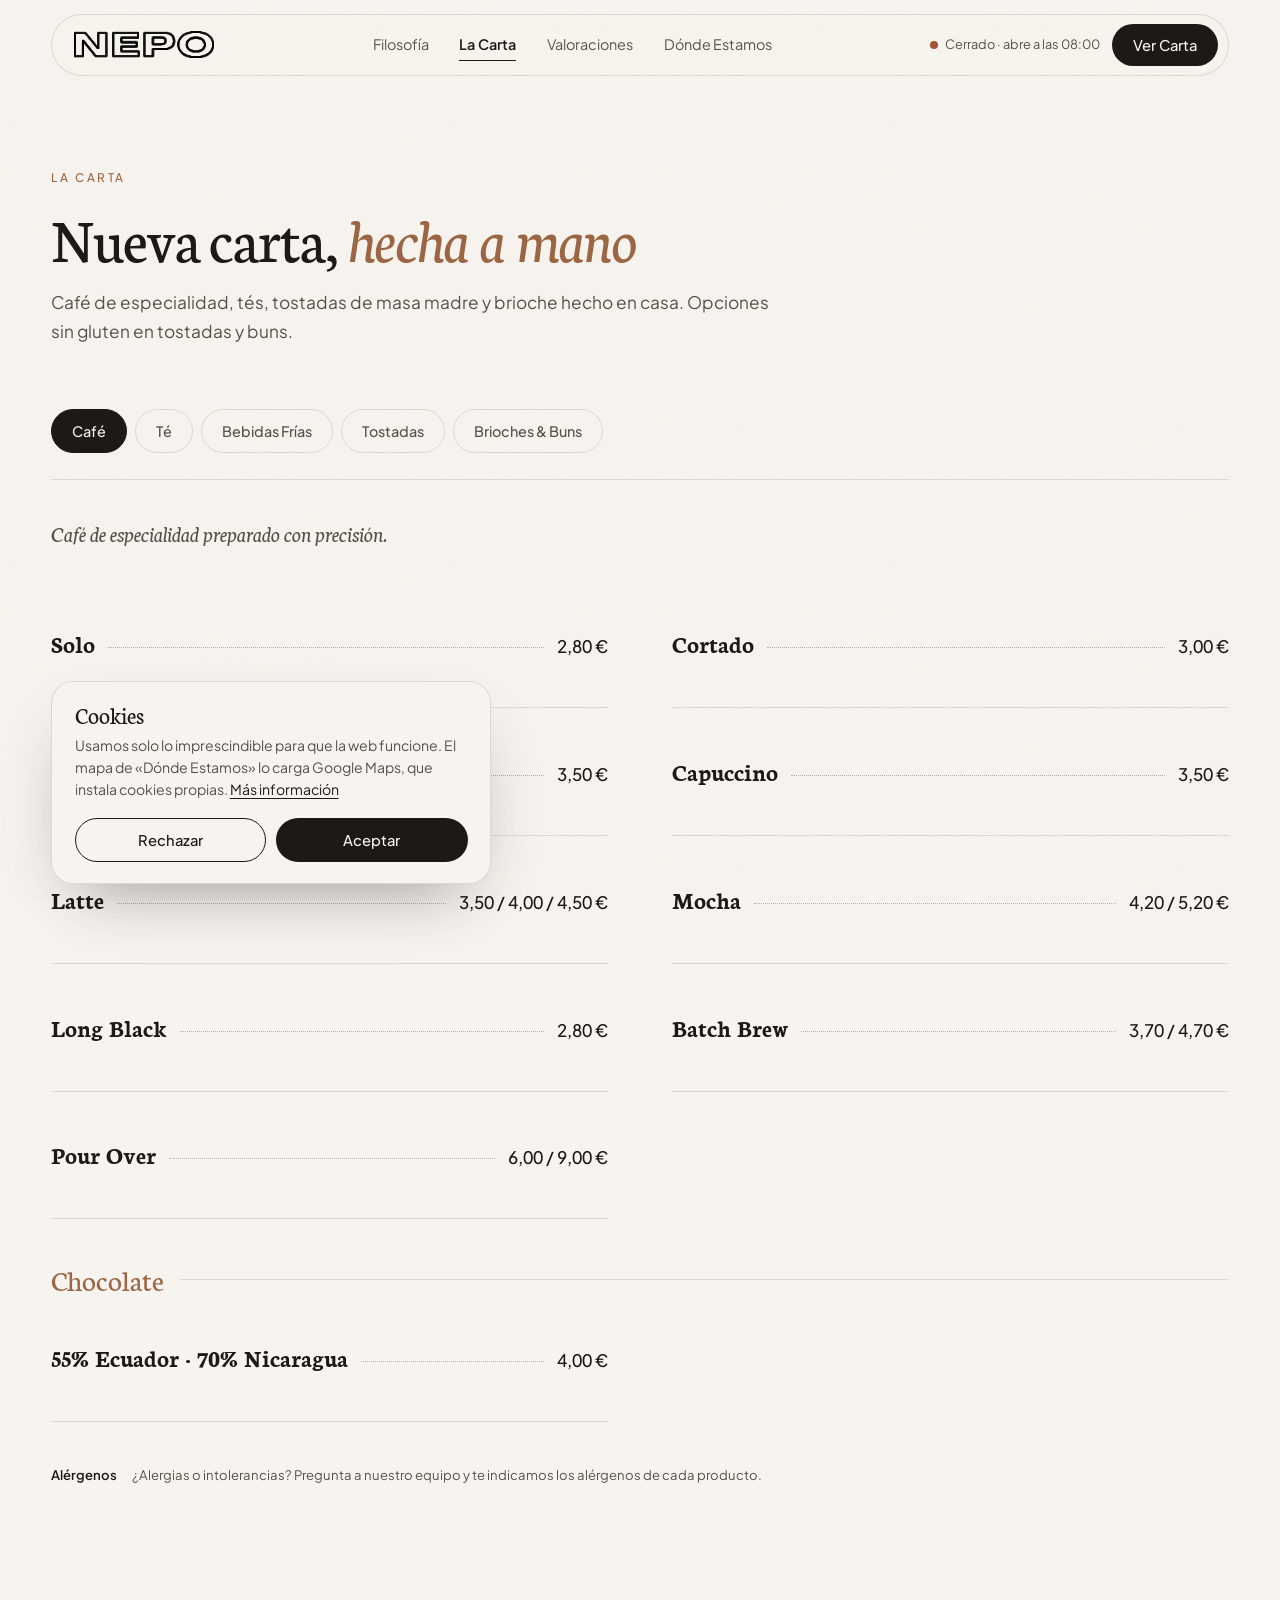
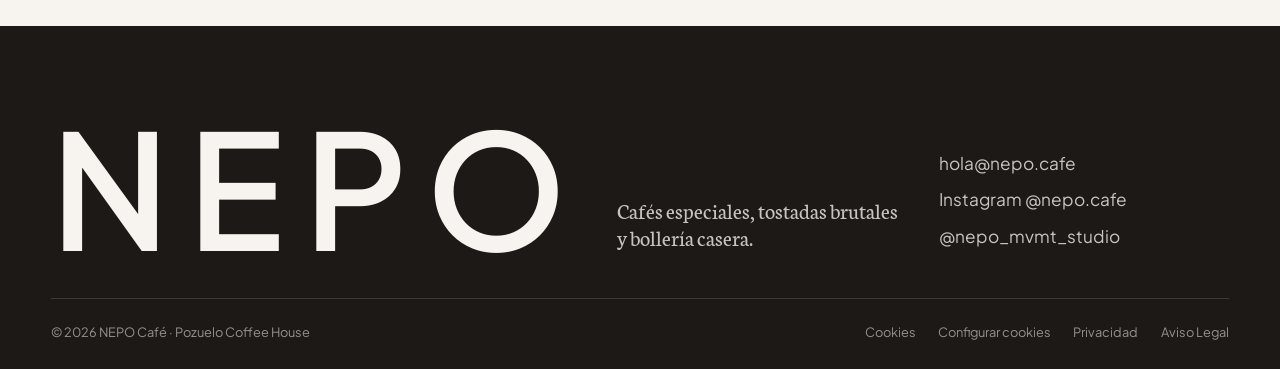
==== carta.html @ 29b706c6 "Web en 5 páginas: Inicio, Filosofía, Carta, Valoraciones y Dónde Estamos Cada enlace del menú abre s" ====
<!doctype html>
<html lang="es">
  <head>
    <meta charset="utf-8" />
    <meta
      name="viewport"
      content="width=device-width, initial-scale=1, viewport-fit=cover"
    />
    <title>La Carta · NEPO Café</title>
    <meta
      name="description"
      content="Carta de NEPO Café: café de especialidad, tés, bebidas frías, tostadas de masa madre, brioches y buns."
    />
    <meta name="theme-color" content="#F7F4EF" />
    <link rel="icon" href="./favicon.svg" type="image/svg+xml" />
    <link rel="icon" href="./favicon-32.png" type="image/png" sizes="32x32" />
    <link
      rel="icon"
      href="./favicon-192.png"
      type="image/png"
      sizes="192x192"
    />
    <link rel="apple-touch-icon" href="./apple-touch-icon.png" />

    <!-- Open Graph -->
    <meta property="og:title" content="La Carta · NEPO Café" />
    <meta
      property="og:description"
      content="Cafés especiales, tostadas brutales y bollería casera. Un momento analógico en un mundo con prisas."
    />
    <meta property="og:type" content="website" />
    <meta property="og:image" content="./assets/cafe-especialidad.jpg" />

    <!-- Tipografías -->
    <link rel="preconnect" href="https://fonts.googleapis.com" />
    <link rel="preconnect" href="https://fonts.gstatic.com" crossorigin />
    <link
      href="https://fonts.googleapis.com/css2?family=Neuton:ital,wght@0,300;0,400;0,700;1,400&family=Plus+Jakarta+Sans:wght@300;400;500;600&display=swap"
      rel="stylesheet"
    />

    <link rel="stylesheet" href="./css/styles.css" />

  </head>

  <body data-page="carta">
    <a class="skip-link" href="#contenido">Saltar al contenido</a>

    <!-- ============================================================
       1. NAVBAR FLOTANTE
       ============================================================ -->
    <header class="nav" data-nav>
      <div class="nav__inner">
        <a
          class="nav__logo"
          href="./index.html"
          aria-label="NEPO Café, volver al inicio"
          data-scroll-top
        >
          <img
            src="./assets/logo-nepo.png"
            alt="NEPO"
            width="344"
            height="64"
          />
        </a>

        <nav class="nav__links" aria-label="Principal" id="nav-menu">
          <a href="./filosofia.html">Filosofía</a>
          <a href="./carta.html" aria-current="page">La Carta</a>
          <a href="./valoraciones.html">Valoraciones</a>
          <a href="./donde.html">Dónde Estamos</a>
        </nav>

        <div class="nav__actions">
          <span class="status" data-status aria-live="polite">
            <span class="status__dot" aria-hidden="true"></span>
            <span class="status__text" data-status-text>Comprobando…</span>
          </span>
          <a class="btn btn--pill btn--dark nav__cta" href="./carta.html"
            >Ver Carta</a
          >
          <button
            class="nav__toggle"
            type="button"
            aria-expanded="false"
            aria-controls="nav-menu"
            data-nav-toggle
          >
            <span class="sr-only">Abrir menú</span>
            <span class="nav__burger" aria-hidden="true"></span>
          </button>
        </div>
      </div>
    </header>

    <main id="contenido">
      <!-- ============================================================
         4. CARTA INTERACTIVA FILTRABLE
         Los productos se definen en js/main.js (objeto MENU) para
         editarlos sin tocar el HTML.
         ============================================================ -->
      <section class="section menu" id="carta" aria-labelledby="menu-title">
        <header class="section__head reveal">
          <p class="eyebrow">La Carta</p>
          <h2 class="section__title" id="menu-title">
            Nueva carta, <em>hecha a mano</em>
          </h2>
          <p class="section__lead">
            Café de especialidad, tés, tostadas de masa madre y brioche hecho en
            casa. Opciones sin gluten en tostadas y buns.
          </p>
        </header>

        <div
          class="tabs reveal"
          role="tablist"
          aria-label="Categorías de la carta"
          data-tabs
        ></div>
        <div
          class="menu__panel"
          role="tabpanel"
          tabindex="0"
          data-menu-panel
          aria-live="polite"
        ></div>

        <aside class="allergens reveal" aria-label="Alérgenos">
          <span class="allergens__title">Alérgenos</span>
          ¿Alergias o intolerancias? Pregunta a nuestro equipo y te indicamos
          los alérgenos de cada producto.
        </aside>
      </section>

    </main>

    <!-- ============================================================
       FOOTER
       ============================================================ -->
    <footer class="footer">
      <div class="footer__top">
        <p class="footer__logo">NEPO</p>
        <p class="footer__claim">
          Cafés especiales, tostadas brutales<br />y bollería casera.
        </p>
        <ul class="footer__links">
          <li><a href="mailto:hola@nepo.cafe">hola@nepo.cafe</a></li>
          <li>
            <a
              href="https://www.instagram.com/nepo.cafe/"
              target="_blank"
              rel="noopener"
              >Instagram @nepo.cafe</a
            >
          </li>
          <li>
            <a
              href="https://www.instagram.com/nepo_mvmt_studio/"
              target="_blank"
              rel="noopener"
              >@nepo_mvmt_studio</a
            >
          </li>
        </ul>
      </div>
      <div class="footer__legal">
        <p>© <span data-year>2026</span> NEPO Café · Pozuelo Coffee House</p>
        <nav aria-label="Legal">
          <a href="./legal.html#cookies">Cookies</a>
          <button type="button" class="footer__cookie-btn" data-cookie-settings>
            Configurar cookies
          </button>
          <a href="./legal.html#privacidad">Privacidad</a>
          <a href="./legal.html#aviso-legal">Aviso Legal</a>
        </nav>
      </div>
    </footer>

    <!-- ============================================================
       BANNER DE COOKIES
       Solo hay una categoría opcional: Google Maps (terceros).
       La elección se guarda en el navegador del visitante.
       ============================================================ -->
    <div
      class="cookies"
      data-cookie-banner
      role="dialog"
      aria-modal="false"
      aria-labelledby="cookies-title"
      aria-describedby="cookies-text"
      hidden
    >
      <p class="cookies__title" id="cookies-title">Cookies</p>
      <p class="cookies__text" id="cookies-text">
        Usamos solo lo imprescindible para que la web funcione. El mapa de
        «Dónde Estamos» lo carga Google Maps, que instala cookies propias.
        <a href="./legal.html#cookies">Más información</a>
      </p>
      <div class="cookies__actions">
        <button
          class="btn btn--pill btn--outline"
          type="button"
          data-cookie-reject
        >
          Rechazar
        </button>
        <button
          class="btn btn--pill btn--dark"
          type="button"
          data-cookie-accept
        >
          Aceptar
        </button>
      </div>
    </div>

    <script src="./js/main.js" defer></script>
  </body>
</html>
---- css/styles.css ----
/* =================================================================
   NEPO Café · Pozuelo Coffee House
   Estilos principales — minimalismo cálido editorial
   ================================================================= */

/* ---------- 1. Tokens ---------- */
:root {
  --paper: #F7F4EF;        /* Crema hueso / papel artesanal */
  --sand: #EFECE6;         /* Arena suave */
  --sand-2: #E6E1D8;
  --ink: #1C1917;          /* Grano tostado profundo */
  --ink-soft: #57514B;
  --ink-mute: #8A837B;
  --espresso: #9C6644;     /* Acento marca */
  --leaf: #4A5D4E;         /* Verde hoja de cafeto */
  --line: rgba(28, 25, 23, .12);
  --open: #4A7A55;
  --closed: #A0533A;

  --serif: "Neuton", Georgia, "Times New Roman", serif;
  --sans: "Plus Jakarta Sans", Inter, system-ui, -apple-system, sans-serif;

  --gutter: clamp(1rem, 4vw, 3.5rem);
  --max: 1320px;
  --radius: 22px;
  --radius-sm: 14px;
  --ease: cubic-bezier(.22, .8, .24, 1);

  --fs-hero: clamp(2.6rem, 6.2vw, 5.6rem);
  --fs-h2: clamp(2.2rem, 5vw, 4.2rem);
  --fs-h3: clamp(1.6rem, 2.6vw, 2.2rem);
  --fs-body: clamp(.98rem, .3vw + .9rem, 1.08rem);
}

/* ---------- 2. Base ---------- */
*, *::before, *::after { box-sizing: border-box; }
html { -webkit-text-size-adjust: 100%; scroll-behavior: smooth; }
@media (prefers-reduced-motion: no-preference) { .featured__track, .slider__track { scroll-behavior: smooth; } }
body {
  margin: 0;
  background: var(--paper);
  color: var(--ink);
  font-family: var(--sans);
  font-size: var(--fs-body);
  line-height: 1.65;
  -webkit-font-smoothing: antialiased;
  overflow-x: clip;
}

/* Textura de papel algodón (ruido SVG muy sutil) */
body::before {
  content: "";
  position: fixed;
  inset: 0;
  pointer-events: none;
  z-index: 100;
  opacity: .35;
  mix-blend-mode: multiply;
  background-image: url("data:image/svg+xml;utf8,<svg xmlns='http://www.w3.org/2000/svg' width='220' height='220'><filter id='n'><feTurbulence type='fractalNoise' baseFrequency='.85' numOctaves='3' stitchTiles='stitch'/><feColorMatrix values='0 0 0 0 .45  0 0 0 0 .38  0 0 0 0 .3  0 0 0 .09 0'/></filter><rect width='100%' height='100%' filter='url(%23n)'/></svg>");
}

img { display: block; max-width: 100%; }
a { color: inherit; }
em { font-style: italic; }
h1, h2, h3 { margin: 0; font-weight: 400; }
p { margin: 0; }

::selection { background: var(--espresso); color: var(--paper); }

:focus-visible {
  outline: 2px solid var(--espresso);
  outline-offset: 3px;
  border-radius: 6px;
}

.sr-only {
  position: absolute; width: 1px; height: 1px; padding: 0; margin: -1px;
  overflow: hidden; clip: rect(0 0 0 0); white-space: nowrap; border: 0;
}

.skip-link {
  position: fixed; left: 1rem; top: -4rem; z-index: 200;
  background: var(--ink); color: var(--paper);
  padding: .7rem 1.1rem; border-radius: 999px; text-decoration: none;
  transition: top .2s;
}
.skip-link:focus { top: 1rem; }

.eyebrow {
  font-size: .74rem;
  letter-spacing: .22em;
  text-transform: uppercase;
  color: var(--espresso);
  font-weight: 500;
  margin-bottom: 1.1rem;
}

/* ---------- 3. Botones ---------- */
.btn {
  display: inline-flex; align-items: center; gap: .6rem;
  font: 500 .92rem/1 var(--sans);
  text-decoration: none;
  border: 1px solid transparent;
  cursor: pointer;
  transition: background .35s var(--ease), color .35s var(--ease), transform .35s var(--ease), border-color .35s;
}
.btn--pill { padding: .95rem 1.5rem; border-radius: 999px; }
.btn--dark { background: var(--ink); color: var(--paper); }
.btn--dark:hover { background: var(--espresso); transform: translateY(-1px); }
.btn--outline { border-color: var(--ink); color: var(--ink); background: transparent; }
.btn--outline:hover { background: var(--ink); color: var(--paper); }

/* ---------- 4. Navbar ---------- */
.nav {
  position: fixed;
  top: max(.9rem, env(safe-area-inset-top));
  left: 0; right: 0;
  z-index: 50;
  padding: 0 var(--gutter);
  pointer-events: none;
}
.nav__inner {
  pointer-events: auto;
  max-width: var(--max);
  margin: 0 auto;
  display: flex; align-items: center; justify-content: space-between; gap: 1rem;
  padding: .55rem .6rem .55rem 1.4rem;
  border-radius: 999px;
  background: rgba(247, 244, 239, .72);
  backdrop-filter: blur(14px) saturate(1.2);
  -webkit-backdrop-filter: blur(14px) saturate(1.2);
  border: 1px solid var(--line);
  transition: box-shadow .4s var(--ease), background .4s;
}
.nav.is-scrolled .nav__inner {
  background: rgba(247, 244, 239, .9);
  box-shadow: 0 12px 40px -18px rgba(28, 25, 23, .25);
}
.nav__logo {
  display: inline-flex; align-items: center;
  text-decoration: none;
  transition: opacity .3s;
}
.nav__logo:hover { opacity: .65; }
.nav__logo img {
  height: 26px; width: auto;
  /* El logo original es blanco y de trazo fino con fondo transparente:
     lo pasamos a negro y engrosamos el contorno con sombras de 0,5 px
     en las cuatro direcciones para que se lea bien sobre la navbar crema. */
  filter: brightness(0)
    drop-shadow(.5px 0 0 #000) drop-shadow(-.5px 0 0 #000)
    drop-shadow(0 .5px 0 #000) drop-shadow(0 -.5px 0 #000);
}
.nav__links { display: flex; gap: clamp(1rem, 2.4vw, 2.2rem); }
.nav__links a {
  font-size: .9rem;
  text-decoration: none;
  color: var(--ink-soft);
  position: relative;
  transition: color .3s;
}
.nav__links a::after {
  content: ""; position: absolute; left: 0; right: 0; bottom: -4px; height: 1px;
  background: currentColor; transform: scaleX(0); transform-origin: right;
  transition: transform .45s var(--ease);
}
.nav__links a:hover { color: var(--ink); }
/* Página actual en el menú */
.nav__links a[aria-current="page"] { color: var(--ink); font-weight: 600; }
.nav__links a[aria-current="page"]::after { transform: scaleX(1); }

/* En las páginas interiores, la primera sección deja hueco a la navbar fija */
main > .section:first-child { padding-top: clamp(8rem, 14vw, 10.5rem); }
.nav__links a:hover::after { transform: scaleX(1); transform-origin: left; }

.nav__actions { display: flex; align-items: center; gap: .75rem; }
.nav__cta { padding: .78rem 1.25rem; }

.status {
  display: inline-flex; align-items: center; gap: .45rem;
  font-size: .8rem; color: var(--ink-soft);
  white-space: nowrap;
}
.status__dot {
  width: 8px; height: 8px; border-radius: 50%;
  background: var(--ink-mute);
}
.status.is-open .status__dot {
  background: var(--open);
  box-shadow: 0 0 0 0 rgba(74, 122, 85, .5);
  animation: pulse 2.4s infinite;
}
.status.is-closed .status__dot { background: var(--closed); }
@keyframes pulse {
  0% { box-shadow: 0 0 0 0 rgba(74, 122, 85, .45); }
  70% { box-shadow: 0 0 0 8px rgba(74, 122, 85, 0); }
  100% { box-shadow: 0 0 0 0 rgba(74, 122, 85, 0); }
}

.nav__toggle {
  display: none;
  width: 44px; height: 44px; border-radius: 50%;
  border: 1px solid var(--line); background: transparent; cursor: pointer;
  position: relative;
}
.nav__burger, .nav__burger::before, .nav__burger::after {
  position: absolute; left: 50%; width: 16px; height: 1.5px; background: var(--ink);
  transform: translateX(-50%); transition: transform .35s var(--ease), opacity .2s;
}
.nav__burger { top: 50%; }
.nav__burger::before { content: ""; top: -5px; }
.nav__burger::after { content: ""; top: 5px; }
.nav.is-open .nav__burger { background: transparent; }
.nav.is-open .nav__burger::before { transform: translateX(-50%) translateY(5px) rotate(45deg); }
.nav.is-open .nav__burger::after { transform: translateX(-50%) translateY(-5px) rotate(-45deg); }

/* ---------- 5. Hero ---------- */
.hero {
  padding: clamp(8rem, 18vh, 11rem) var(--gutter) clamp(3.5rem, 8vw, 6rem);
}
.hero__inner {
  max-width: var(--max); margin: 0 auto;
  display: grid;
  grid-template-columns: minmax(0, 1fr) minmax(0, 1fr);
  gap: clamp(2rem, 5vw, 5rem);
  align-items: center;
}

/* Pase de fotos del hero: una imagen cada vez + flechas */
.slider {
  position: relative;
  border-radius: var(--radius);
  overflow: hidden;
  background: var(--sand-2);
  aspect-ratio: 4 / 5;
  max-height: 78vh;
  width: 100%;
  justify-self: end;
}
.slider__track {
  list-style: none; margin: 0; padding: 0;
  display: flex; height: 100%;
  overflow-x: auto;
  scroll-snap-type: x mandatory;
  scrollbar-width: none;
  overscroll-behavior-x: contain;
}
.slider__track::-webkit-scrollbar { display: none; }
.slide {
  flex: 0 0 100%;
  height: 100%;
  scroll-snap-align: start;
  scroll-snap-stop: always;
  border-radius: 0;
}
.slide:hover img { transform: none; }
.slide__caption {
  position: absolute; left: 1.1rem; bottom: 1.1rem;
  background: rgba(247, 244, 239, .9);
  backdrop-filter: blur(8px);
  padding: .5rem 1rem; border-radius: 999px;
  font-size: .82rem;
}
.slide.is-fallback .slide__caption { display: none; }
.slider__arrow {
  position: absolute; top: 50%; transform: translateY(-50%);
  width: 46px; height: 46px; border-radius: 50%;
  display: grid; place-items: center;
  border: 0; cursor: pointer;
  background: rgba(247, 244, 239, .88);
  backdrop-filter: blur(8px);
  color: var(--ink);
  box-shadow: 0 8px 24px -10px rgba(28, 25, 23, .45);
  transition: background .3s var(--ease), color .3s, transform .3s var(--ease);
}
.slider__arrow:hover { background: var(--ink); color: var(--paper); }
.slider__arrow:active { transform: translateY(-50%) scale(.94); }
.slider__arrow--prev { left: .9rem; }
.slider__arrow--next { right: .9rem; }
.slider__dots {
  position: absolute; right: 1.1rem; bottom: 1.35rem;
  display: flex; gap: .4rem;
}
.slider__dot {
  width: 8px; height: 8px; padding: 0; border: 0; border-radius: 999px;
  background: rgba(247, 244, 239, .6);
  box-shadow: 0 0 0 1px rgba(28, 25, 23, .15);
  cursor: pointer;
  transition: width .35s var(--ease), background .3s;
}
.slider__dot[aria-current="true"] { width: 22px; background: var(--paper); }
.hero__title {
  font-family: var(--serif);
  font-size: var(--fs-hero);
  line-height: .98;
  letter-spacing: -.01em;
  max-width: 14ch;
}
.hero__title em {
  display: block;
  font-size: .5em;
  line-height: 1.12;
  margin-top: .6em;
  color: var(--ink-soft);
  max-width: 26ch;
}
.hero__lead { margin-top: 1.6rem; color: var(--ink-soft); max-width: 36ch; }
.hero__actions { display: flex; flex-wrap: wrap; gap: .7rem; margin-top: 2.2rem; }

/* ---------- 5b. Productos más destacados (carrusel) ---------- */
.featured {
  background: #FAF8F5;
  border-top: 1px solid var(--line);
  padding: clamp(3.5rem, 8vw, 6rem) 0;
}
.featured__inner { max-width: calc(var(--max) + 2 * var(--gutter)); margin: 0 auto; }
.featured__head {
  display: flex; align-items: flex-end; justify-content: space-between; gap: 1.5rem;
  padding: 0 var(--gutter);
  margin-bottom: clamp(1.6rem, 3vw, 2.4rem);
}
.featured__title { font-family: var(--serif); font-size: var(--fs-h2); line-height: 1; }
.featured__subtitle { margin-top: .7rem; color: var(--ink-soft); }
.featured__nav { display: flex; gap: .5rem; flex-shrink: 0; }
.featured__arrow {
  width: 44px; height: 44px; border-radius: 50%;
  display: grid; place-items: center;
  background: transparent; color: var(--ink);
  border: 1px solid var(--line);
  cursor: pointer;
  transition: background .3s var(--ease), color .3s, border-color .3s, opacity .3s;
}
.featured__arrow:hover:not(:disabled) { background: var(--ink); color: var(--paper); border-color: var(--ink); }
.featured__arrow:disabled { opacity: .3; cursor: default; }

.featured__track {
  list-style: none; margin: 0;
  display: flex; gap: clamp(1rem, 2vw, 1.4rem);
  overflow-x: auto;
  scroll-snap-type: x mandatory;
  scroll-padding-inline: var(--gutter);
  padding: .3rem var(--gutter) 1rem;
  scrollbar-width: none;
  -webkit-overflow-scrolling: touch;
  overscroll-behavior-x: contain;
}
.featured__track::-webkit-scrollbar { display: none; }
.featured__track:focus-visible { outline-offset: -2px; }

.product {
  flex: 0 0 clamp(280px, 26vw, 320px);
  scroll-snap-align: start;
  display: flex; flex-direction: column;
}
.product .product__media {
  aspect-ratio: 4 / 3;
  border-radius: 12px;
  margin-bottom: 1rem;
}
/* En pantallas táctiles se desliza con el dedo: sin flechas */
@media (hover: none) { .featured__nav { display: none; } }
.product__media img { transition: transform .9s var(--ease); }
.product:hover .product__media img { transform: scale(1.06); }
.product__media.is-fallback::after { font-size: 1.15rem; }
.product__badge {
  align-self: flex-start;
  font-size: .7rem; font-weight: 600; letter-spacing: .08em; text-transform: uppercase;
  color: var(--espresso);
  background: rgba(156, 102, 68, .1);
  padding: .35rem .7rem; border-radius: 999px;
  margin-bottom: .75rem;
}
.product__row { display: flex; align-items: baseline; justify-content: space-between; gap: .8rem; }
.product__name { font-family: var(--serif); font-size: 1.45rem; line-height: 1.1; }
.product__price { font-weight: 500; white-space: nowrap; font-variant-numeric: tabular-nums; text-align: right; }
.product__price small { display: block; font-size: .72rem; font-weight: 400; color: var(--ink-mute); }
.product__desc {
  margin-top: .5rem; color: var(--ink-soft); font-size: .92rem; line-height: 1.55;
  display: -webkit-box; -webkit-line-clamp: 2; -webkit-box-orient: vertical; overflow: hidden;
}
.featured__footer { padding: clamp(1.6rem, 3vw, 2.4rem) var(--gutter) 0; }

/* ---------- 6. Claim ---------- */
.claim {
  padding: clamp(5rem, 12vw, 9rem) var(--gutter);
  text-align: center;
  border-top: 1px solid var(--line);
  border-bottom: 1px solid var(--line);
}
.claim__text {
  font-family: var(--serif);
  font-size: clamp(2rem, 5.4vw, 4.6rem);
  line-height: 1.05;
  max-width: 18ch;
  margin: 0 auto;
}
.claim__text em { color: var(--espresso); }

/* ---------- 7. Secciones genéricas ---------- */
.section {
  padding: clamp(5rem, 11vw, 9rem) var(--gutter);
  max-width: calc(var(--max) + 2 * var(--gutter));
  margin: 0 auto;
}
.section__head { margin-bottom: clamp(2.5rem, 5vw, 4rem); max-width: 46rem; }
.section__title {
  font-family: var(--serif);
  font-size: var(--fs-h2);
  line-height: 1;
  letter-spacing: -.01em;
}
.section__title em { color: var(--espresso); }
.section__lead { margin-top: 1.2rem; color: var(--ink-soft); }

/* ---------- 8. Media con fallback elegante ---------- */
.media {
  position: relative;
  margin: 0;
  overflow: hidden;
  background: var(--sand-2);
  border-radius: var(--radius);
}
.media img {
  width: 100%; height: 100%;
  object-fit: cover;
  transition: transform 1.2s var(--ease);
}
.media:hover img { transform: scale(1.035); }

/* Si la imagen no existe, se muestra un placeholder cálido con su nombre */
.media.is-fallback img { display: none; }
.media.is-fallback {
  background:
    radial-gradient(120% 90% at 20% 15%, rgba(255, 255, 255, .55), transparent 55%),
    radial-gradient(90% 80% at 85% 90%, rgba(156, 102, 68, .28), transparent 60%),
    linear-gradient(160deg, #E9E2D6, #D9CBB7);
}
.media.is-fallback::after {
  content: attr(data-label);
  position: absolute; inset: auto 1.2rem 1.1rem 1.2rem;
  font-family: var(--serif); font-style: italic;
  font-size: 1.35rem; color: rgba(28, 25, 23, .55);
}
.media.is-fallback::before {
  content: "";
  position: absolute; left: 50%; top: 46%;
  width: 54px; height: 70px;
  transform: translate(-50%, -50%) rotate(-18deg);
  border: 1px solid rgba(28, 25, 23, .25);
  border-radius: 50%;
  background: linear-gradient(90deg, transparent 47%, rgba(28, 25, 23, .25) 48% 52%, transparent 53%);
}

/* ---------- 9. Bento ---------- */
.bento {
  display: grid;
  grid-template-columns: repeat(12, minmax(0, 1fr));
  grid-auto-rows: minmax(120px, auto);
  gap: clamp(.8rem, 1.4vw, 1.25rem);
}
.bento__card {
  position: relative;
  border-radius: var(--radius);
  padding: clamp(1.5rem, 2.6vw, 2.4rem);
  background: var(--sand);
  overflow: hidden;
  margin: 0;
}
.bento__index {
  font-family: var(--serif); font-size: 1rem; color: var(--espresso);
  display: block; margin-bottom: 1.4rem;
}
.bento__title {
  font-family: var(--serif);
  font-size: var(--fs-h3);
  line-height: 1.05;
  margin-bottom: 1rem;
}
.bento__card p { color: var(--ink-soft); }

.bento__card--feature {
  grid-column: span 7; grid-row: span 3;
  display: grid; grid-template-columns: 1fr 1fr; gap: clamp(1.2rem, 2.4vw, 2.4rem);
  padding: clamp(.8rem, 1.2vw, 1rem);
  background: var(--sand);
}
.bento__card--feature .media--tall { min-height: 420px; border-radius: calc(var(--radius) - 6px); }
.bento__card--feature .bento__body { padding: clamp(.8rem, 1.8vw, 1.6rem) clamp(.4rem, 1.2vw, 1rem); align-self: end; }
.bento__quote {
  margin: 1.6rem 0 0;
  padding-top: 1.2rem;
  border-top: 1px solid var(--line);
  font-family: var(--serif); font-style: italic;
  font-size: 1.35rem; line-height: 1.25;
}

.bento__card--sand { grid-column: span 5; grid-row: span 2; background: var(--paper); border: 1px solid var(--line); }
.bento__card--photo { grid-column: span 5; grid-row: span 1; padding: 0; min-height: 200px; }
.bento__card--photo img { position: absolute; inset: 0; }
.bento__caption {
  position: absolute; left: 1rem; bottom: 1rem;
  background: rgba(247, 244, 239, .88);
  backdrop-filter: blur(8px);
  padding: .45rem .9rem; border-radius: 999px;
  font-size: .8rem;
}
.media.is-fallback .bento__caption { display: none; }
/* La segunda foto ocupa el hueco bajo el pilar 1 */
.bento__card--photo-b { grid-column: span 5; grid-row: span 2; min-height: 280px; }
/* Tostadas: tarjeta alta junto al pilar 1, para que se vean enteras */
.bento__card--toast { grid-column: span 5; grid-row: span 3; min-height: 460px; }

.bento__card--green {
  grid-column: span 7; grid-row: span 2;
  background: var(--leaf); color: var(--paper);
  display: grid; grid-template-columns: 1.3fr 1fr; gap: 1.2rem; align-items: end;
}
.bento__card--green p { color: rgba(247, 244, 239, .78); }
.bento__card--green .bento__index { color: #CFD8C9; }
.bento__card--green .media--leaf { height: 100%; min-height: 220px; border-radius: var(--radius-sm); background: #5d7262; }

.bento__card--type {
  grid-column: span 7; grid-row: span 2;
  display: flex; align-items: flex-end;
  background: var(--ink); color: var(--paper);
}
.bento__big {
  font-family: var(--serif);
  font-size: clamp(2rem, 3.4vw, 3rem);
  line-height: 1;
  color: var(--paper) !important;
}
.bento__big em { color: #D7A982; }

/* ---------- 10. Carta ---------- */
.tabs {
  display: flex; flex-wrap: wrap; gap: .5rem;
  padding-bottom: 1.6rem;
  border-bottom: 1px solid var(--line);
  margin-bottom: 2.2rem;
}
.tab {
  font: 500 .9rem/1 var(--sans);
  padding: .85rem 1.25rem;
  border-radius: 999px;
  border: 1px solid var(--line);
  background: transparent;
  color: var(--ink-soft);
  cursor: pointer;
  transition: all .35s var(--ease);
}
.tab:hover { border-color: var(--ink); color: var(--ink); }
.tab[aria-selected="true"] { background: var(--ink); color: var(--paper); border-color: var(--ink); }

.menu__panel { outline: none; }
.menu__intro {
  font-family: var(--serif); font-style: italic;
  font-size: 1.4rem; color: var(--ink-soft);
  margin-bottom: 1.8rem;
  max-width: 50ch;
}
.menu__list {
  list-style: none; margin: 0; padding: 0;
  display: grid; grid-template-columns: repeat(2, minmax(0, 1fr));
  column-gap: clamp(2rem, 5vw, 5rem);
}
.dish {
  padding: 1.5rem 0;
  border-bottom: 1px solid var(--line);
  opacity: 0; transform: translateY(12px);
  animation: dishIn .7s var(--ease) forwards;
}
@keyframes dishIn { to { opacity: 1; transform: none; } }
.dish__row { display: flex; align-items: baseline; gap: .8rem; }
.dish__name { font-family: var(--serif); font-size: 1.55rem; line-height: 1.1; }
.dish__dots { flex: 1; border-bottom: 1px dotted rgba(28, 25, 23, .3); transform: translateY(-5px); }
.dish__price { font-variant-numeric: tabular-nums; font-weight: 500; }
.dish__desc { margin-top: .45rem; color: var(--ink-soft); font-size: .95rem; }
/* Bebidas sin descripción: filas más compactas */
.dish--compact { padding: 1.05rem 0; }
.dish__price { white-space: nowrap; }

/* Subgrupos de la carta (Chocolate, Sin teína, Brioches, Buns…) */
.menu__group + .menu__group { margin-top: 2.8rem; }
.menu__group-title {
  font-family: var(--serif); font-size: 1.9rem; line-height: 1;
  color: var(--espresso);
  display: flex; align-items: center; gap: 1rem;
}
.menu__group-title::after { content: ""; flex: 1; height: 1px; background: var(--line); }
.menu__group-note {
  margin-top: .5rem; margin-bottom: .4rem;
  font-family: var(--serif); font-style: italic; font-size: 1.1rem; color: var(--ink-soft);
}
.menu__footnote { margin-top: 1.6rem; font-size: .82rem; color: var(--ink-mute); }
.dish__meta { display: flex; flex-wrap: wrap; gap: .4rem; margin-top: .8rem; align-items: center; }
.note {
  font-size: .74rem; padding: .3rem .65rem; border-radius: 999px;
  background: var(--sand); color: var(--espresso);
}
.note--veg { background: rgba(74, 93, 78, .12); color: var(--leaf); }
.chip {
  display: inline-grid; place-items: center;
  width: 1.45rem; height: 1.45rem; border-radius: 50%;
  border: 1px solid var(--line);
  font-size: .64rem; font-weight: 600; color: var(--ink-soft);
}

.allergens {
  margin-top: 2.6rem;
  display: flex; flex-wrap: wrap; align-items: center; gap: .45rem .55rem;
  font-size: .82rem; color: var(--ink-soft);
}
.allergens__title { font-weight: 600; color: var(--ink); margin-right: .4rem; }
.allergens .chip:not(:first-of-type) { margin-left: .6rem; }
.allergens__note { flex-basis: 100%; margin-top: .4rem; color: var(--ink-mute); }

/* ---------- 11. Comunidad ---------- */
.community__grid {
  display: grid;
  grid-template-columns: repeat(12, minmax(0, 1fr));
  gap: clamp(1rem, 2vw, 1.6rem);
  align-items: center;
}
.community__img--a { grid-column: 1 / span 4; aspect-ratio: 3 / 4; }
.community__text { grid-column: 6 / span 6; }
.community__img--b { grid-column: 2 / span 3; aspect-ratio: 1; margin-top: -5rem; }
.community__img--c { grid-column: 8 / span 4; aspect-ratio: 4 / 5; }
.community__quote {
  font-family: var(--serif);
  font-size: clamp(2rem, 4vw, 3.4rem);
  line-height: 1.06;
  margin-bottom: 1.6rem;
}
.community__quote em { color: var(--espresso); }
.community__lead { color: var(--ink-soft); margin-bottom: 2rem; max-width: 52ch; }
.community__lead a { color: var(--ink); text-underline-offset: 3px; }

.marquee {
  margin-top: clamp(4rem, 8vw, 7rem);
  overflow: hidden;
  border-top: 1px solid var(--line);
  border-bottom: 1px solid var(--line);
  padding: 1.4rem 0;
  mask-image: linear-gradient(90deg, transparent, #000 10%, #000 90%, transparent);
}
.marquee__track {
  display: flex; gap: 3rem; width: max-content;
  animation: marquee 38s linear infinite;
  font-family: var(--serif); font-size: clamp(1.6rem, 3vw, 2.4rem); white-space: nowrap;
}
.marquee__track span:nth-child(odd) { font-style: italic; color: var(--espresso); }
@keyframes marquee { to { transform: translateX(-50%); } }

/* ---------- 11b. Valoraciones ---------- */
.reviews__card {
  text-align: center;
  background: var(--sand);
  border-radius: var(--radius);
  padding: clamp(2.5rem, 6vw, 5rem) clamp(1.4rem, 5vw, 4rem);
}
.reviews__card .section__title { margin: 0 auto; max-width: 16ch; }
.reviews__lead { color: var(--ink-soft); max-width: 46ch; margin: 1.3rem auto 0; }
.reviews__stars {
  display: inline-flex; gap: .35rem;
  margin: 1.8rem 0 1.6rem;
  font-size: clamp(2rem, 5vw, 2.8rem); line-height: 1;
  color: var(--espresso);
  text-decoration: none;
}
.reviews__stars span { transition: transform .35s var(--ease), color .3s; }
/* Al pasar el ratón, las estrellas se «encienden» de izquierda a derecha */
.reviews__stars:hover span { color: #C8873F; transform: translateY(-3px); }
.reviews__stars:hover span:nth-child(2) { transition-delay: .04s; }
.reviews__stars:hover span:nth-child(3) { transition-delay: .08s; }
.reviews__stars:hover span:nth-child(4) { transition-delay: .12s; }
.reviews__stars:hover span:nth-child(5) { transition-delay: .16s; }
.reviews__actions { display: flex; flex-wrap: wrap; justify-content: center; gap: .7rem; }
.reviews__steps { margin-top: 1.4rem; font-size: .82rem; color: var(--ink-mute); }
.reviews__steps strong { color: var(--ink-soft); font-weight: 600; }

/* ---------- 12. Visítanos ---------- */
.visit__grid {
  display: grid;
  grid-template-columns: minmax(0, 5fr) minmax(0, 7fr);
  gap: clamp(2rem, 5vw, 5rem);
  align-items: stretch;
}
.visit__address {
  font-style: normal;
  font-family: var(--serif);
  font-size: 1.6rem; line-height: 1.25;
  margin: 2rem 0;
}
.hours { width: 100%; border-collapse: collapse; margin-bottom: 2.2rem; }
.hours th, .hours td {
  padding: 1rem 0;
  border-bottom: 1px solid var(--line);
  text-align: left; font-weight: 400;
}
.hours td { text-align: right; font-variant-numeric: tabular-nums; }
.hours tr.is-today th, .hours tr.is-today td { color: var(--espresso); font-weight: 600; }
.hours tr.is-today th::after {
  content: "Hoy"; margin-left: .6rem;
  font-size: .68rem; letter-spacing: .14em; text-transform: uppercase;
  padding: .2rem .5rem; border-radius: 999px; background: rgba(156, 102, 68, .12);
}
.visit__actions { display: flex; flex-wrap: wrap; gap: .7rem; }

/* Aviso de temporada (p. ej. horarios de Navidad) */
.seasonal {
  display: grid; grid-template-columns: 84px 1fr; gap: 1rem; align-items: center;
  padding: .7rem 1.1rem .7rem .7rem; margin: -0.6rem 0 2rem;
  background: var(--sand); border-radius: var(--radius-sm);
  font-size: .92rem; color: var(--ink-soft);
}
.seasonal[hidden] { display: none; }
.seasonal img { width: 84px; height: 105px; object-fit: cover; border-radius: 10px; }
.seasonal__title { font-family: var(--serif); font-size: 1.3rem; color: var(--ink); margin-bottom: .2rem; }
.seasonal strong { color: var(--espresso); font-weight: 600; }

.map {
  position: relative;
  border-radius: var(--radius);
  overflow: hidden;
  min-height: 460px;
  background: var(--sand-2);
}
.map__frame {
  position: absolute; inset: 0; width: 100%; height: 100%; border: 0;
  /* Tono cálido monocromo */
  filter: grayscale(1) sepia(.35) contrast(.92) brightness(1.04);
}
.map::after {
  content: ""; position: absolute; inset: 0; pointer-events: none;
  background: rgba(156, 102, 68, .08); mix-blend-mode: multiply;
}
.map__pin {
  position: absolute; left: 1.2rem; top: 1.2rem; z-index: 2;
  display: flex; align-items: center; gap: .55rem;
  background: var(--ink); color: var(--paper);
  padding: .55rem .95rem .55rem .7rem; border-radius: 999px;
  font-size: .78rem; letter-spacing: .25em; font-weight: 600;
}
.map__pin-dot { width: 10px; height: 10px; border-radius: 50%; background: var(--espresso); box-shadow: 0 0 0 3px rgba(156, 102, 68, .35); }

/* Mapa bloqueado hasta aceptar cookies */
.map__consent {
  position: absolute; inset: 0; z-index: 1;
  display: grid; place-content: center; justify-items: center; gap: .8rem;
  padding: 2rem; text-align: center;
  color: var(--ink-soft); font-size: .92rem;
  background:
    repeating-linear-gradient(0deg, transparent 0 46px, rgba(28, 25, 23, .05) 46px 47px),
    repeating-linear-gradient(90deg, transparent 0 46px, rgba(28, 25, 23, .05) 46px 47px),
    var(--sand-2);
}
.map__consent[hidden] { display: none; }
.map__consent p { max-width: 30ch; }
.map__consent-title { font-family: var(--serif); font-size: 1.6rem; color: var(--ink); }

/* ---------- Banner de cookies ---------- */
.cookies {
  position: fixed; z-index: 120;
  left: var(--gutter); bottom: max(1rem, env(safe-area-inset-bottom));
  width: min(440px, calc(100% - 2 * var(--gutter)));
  padding: 1.3rem 1.4rem;
  background: var(--paper);
  border: 1px solid var(--line);
  border-radius: var(--radius);
  box-shadow: 0 30px 70px -30px rgba(28, 25, 23, .45);
  opacity: 0; transform: translateY(16px);
  transition: opacity .4s var(--ease), transform .4s var(--ease);
}
.cookies.is-visible { opacity: 1; transform: none; }
.cookies[hidden] { display: none; }
.cookies__title { font-family: var(--serif); font-size: 1.5rem; line-height: 1; margin-bottom: .5rem; }
.cookies__text { font-size: .88rem; color: var(--ink-soft); line-height: 1.55; }
.cookies__text a { color: var(--ink); text-underline-offset: 3px; }
.cookies__actions { display: flex; gap: .6rem; margin-top: 1.1rem; }
.cookies__actions .btn { flex: 1; justify-content: center; padding: .85rem 1rem; }

.footer__cookie-btn {
  background: none; border: 0; padding: 0; cursor: pointer;
  font: inherit; color: inherit;
}
.footer__cookie-btn:hover { color: var(--paper); }

/* ---------- 13. Footer ---------- */
.footer {
  background: var(--ink); color: var(--paper);
  padding: clamp(4rem, 8vw, 6rem) var(--gutter) 1.6rem;
}
.footer__top {
  max-width: var(--max); margin: 0 auto;
  display: grid; grid-template-columns: 1.4fr 1fr 1fr; gap: 2rem; align-items: end;
  padding-bottom: 3rem; border-bottom: 1px solid rgba(247, 244, 239, .14);
}
.footer__logo {
  font: 600 clamp(4rem, 13vw, 10rem)/.8 var(--sans);
  letter-spacing: .12em;
}
.footer__claim { font-family: var(--serif); font-size: 1.4rem; line-height: 1.2; color: rgba(247, 244, 239, .78); }
.footer__links { list-style: none; margin: 0; padding: 0; display: grid; gap: .5rem; justify-items: start; }
.footer__links a { text-decoration: none; color: rgba(247, 244, 239, .78); transition: color .3s; }
.footer__links a:hover { color: #D7A982; }
.footer__legal {
  max-width: var(--max); margin: 0 auto; padding-top: 1.4rem;
  display: flex; flex-wrap: wrap; justify-content: space-between; gap: 1rem;
  font-size: .8rem; color: rgba(247, 244, 239, .55);
}
.footer__legal nav { display: flex; gap: 1.4rem; }
.footer__legal a { text-decoration: none; }
.footer__legal a:hover { color: var(--paper); }

/* ---------- 14. Reveal on scroll ---------- */
.reveal {
  opacity: 0;
  transform: translateY(28px);
  transition: opacity 1s var(--ease), transform 1.1s var(--ease);
}
.reveal.is-visible { opacity: 1; transform: none; }

/* ---------- 15. Responsive ---------- */
@media (max-width: 1080px) {
  .bento__card--feature { grid-column: span 12; grid-row: auto; }
  .bento__card--sand { grid-column: span 7; }
  .bento__card--photo, .bento__card--photo-b { grid-column: span 5; grid-row: span 2; }
  .bento__card--green { grid-column: span 7; }
  .bento__card--type { grid-column: span 12; min-height: 200px; }
}

@media (max-width: 900px) {
  .nav__links {
    position: fixed; left: var(--gutter); right: var(--gutter); top: 4.8rem;
    flex-direction: column; gap: 0;
    background: var(--paper); border: 1px solid var(--line); border-radius: var(--radius);
    padding: .6rem 1.4rem;
    box-shadow: 0 30px 60px -30px rgba(28, 25, 23, .35);
    opacity: 0; transform: translateY(-10px); pointer-events: none;
    transition: opacity .35s var(--ease), transform .35s var(--ease);
  }
  .nav.is-open .nav__links { opacity: 1; transform: none; pointer-events: auto; }
  .nav__links a { font-family: var(--serif); font-size: 1.7rem; color: var(--ink); padding: .7rem 0; border-bottom: 1px solid var(--line); }
  .nav__links a:last-child { border-bottom: 0; }
  .nav__links a::after { display: none; }
  .nav__toggle { display: block; }

  /* Hero en una columna: texto arriba, fotos debajo */
  .hero__inner { grid-template-columns: 1fr; }
  .slider { aspect-ratio: 4 / 5; max-height: 70vh; justify-self: stretch; }
  .slider__arrow { width: 40px; height: 40px; }

  .menu__list { grid-template-columns: 1fr; }

  .community__img--a { grid-column: 1 / span 7; }
  .community__img--b { grid-column: 8 / span 5; margin-top: 0; align-self: end; }
  .community__text { grid-column: 1 / -1; order: 3; }
  .community__img--c { grid-column: 1 / -1; order: 4; }

  .visit__grid { grid-template-columns: 1fr; }
  .map { min-height: 340px; }

  .footer__top { grid-template-columns: 1fr; align-items: start; }
}

@media (max-width: 640px) {
  .nav__inner { padding-left: 1.1rem; }
  .nav__cta { display: none; }
  .status__detail { display: none; }
  .nav__actions { gap: .5rem; }

  .bento { grid-template-columns: 1fr; }
  .bento__card, .bento__card--feature, .bento__card--sand, .bento__card--photo,
  .bento__card--photo-b, .bento__card--green, .bento__card--type {
    grid-column: 1 / -1; grid-row: auto;
  }
  .bento__card--feature { grid-template-columns: 1fr; }
  .bento__card--feature .media--tall { min-height: 300px; }
  .bento__card--photo, .bento__card--photo-b { min-height: 240px; }
  .bento__card--toast { min-height: 420px; }
  .bento__card--green { grid-template-columns: 1fr; }
  .bento__card--green .media--leaf { min-height: 200px; }
  .bento__card--type { min-height: 220px; }

  .dish__name { font-size: 1.35rem; }
  .tabs { flex-wrap: nowrap; overflow-x: auto; scrollbar-width: none; margin-right: calc(-1 * var(--gutter)); padding-right: var(--gutter); }
  .tabs::-webkit-scrollbar { display: none; }
  .tab { white-space: nowrap; }
}


/* Accesibilidad: menos movimiento */
@media (prefers-reduced-motion: reduce) {
  html { scroll-behavior: auto; }
  .reveal { opacity: 1; transform: none; transition: none; }
  .marquee__track, .status.is-open .status__dot { animation: none; }
  .dish { animation: none; opacity: 1; transform: none; }
}
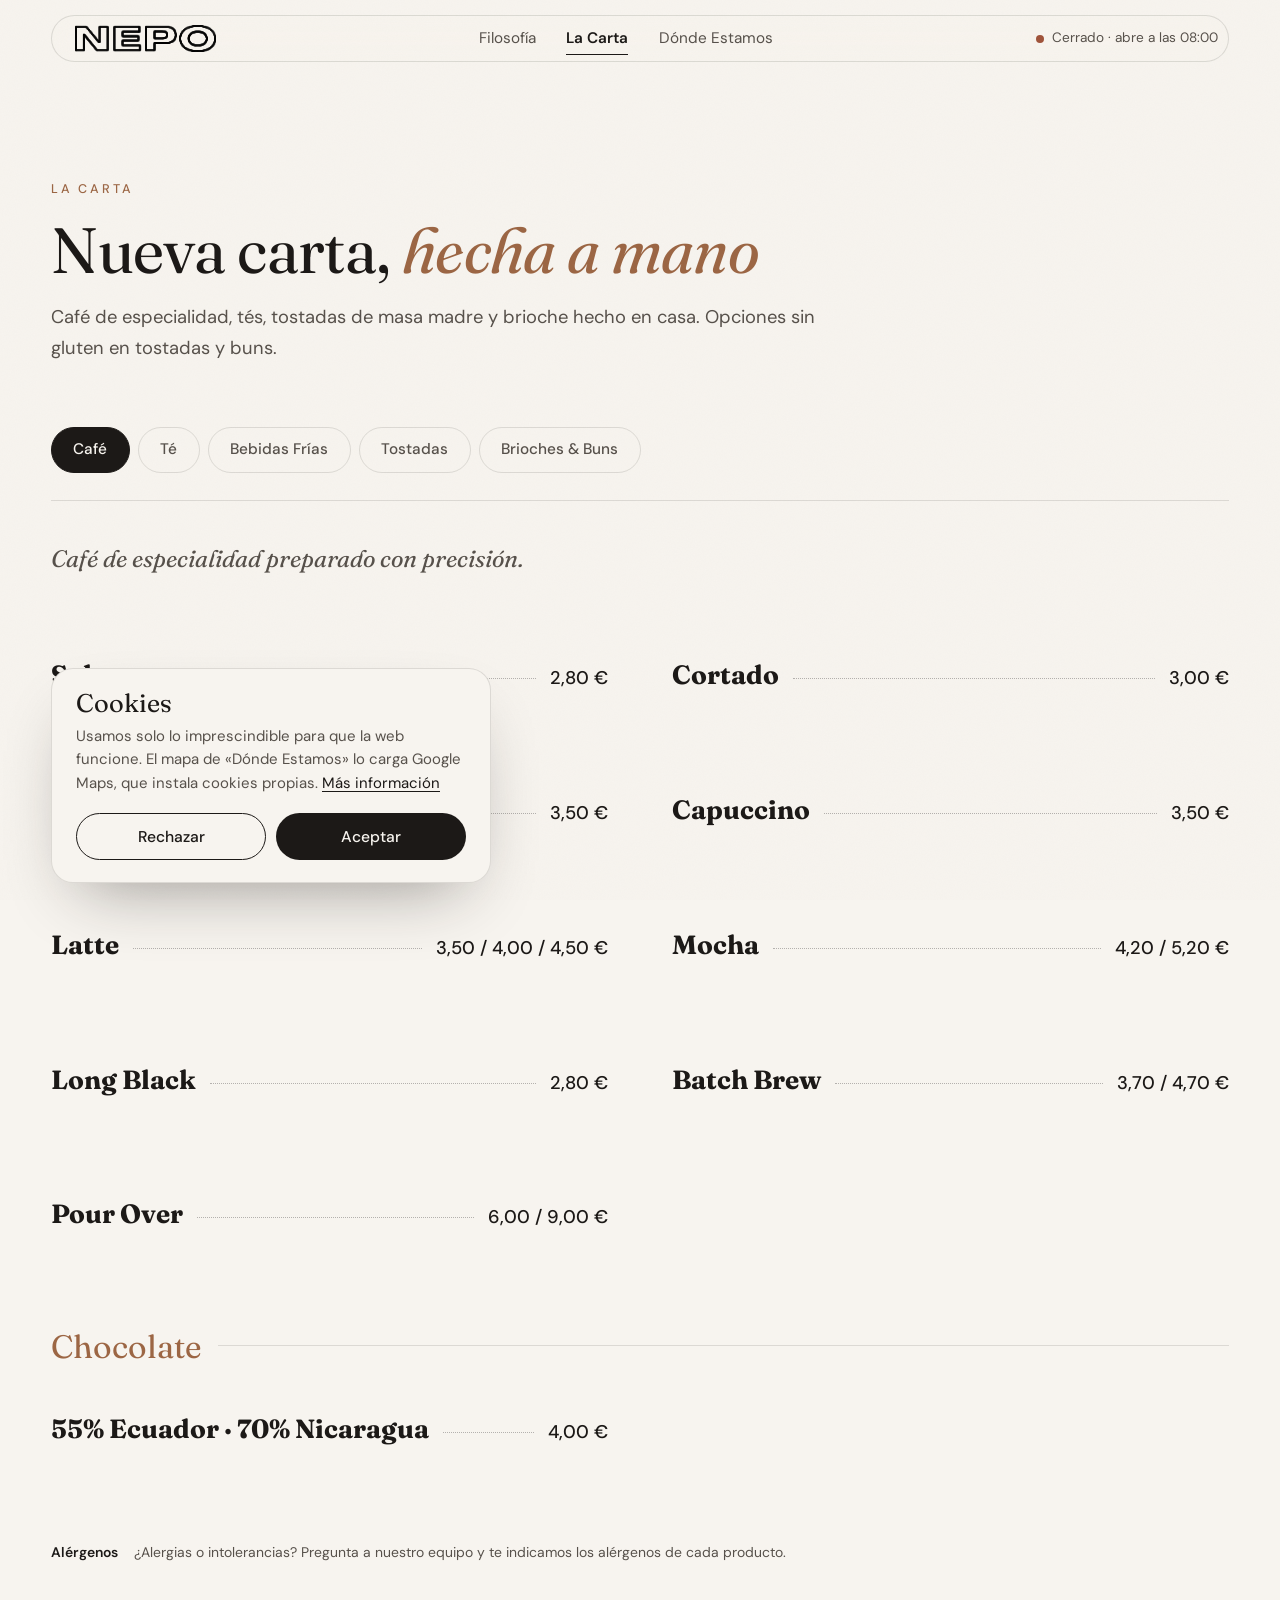
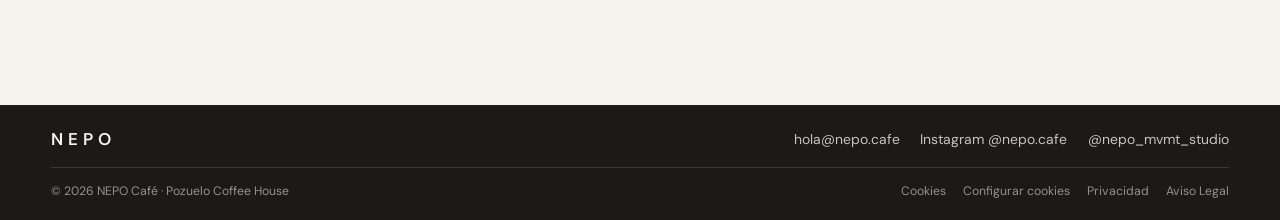
==== commit 94f1574b: "Tipografía Fraunces + DM Sans, letra más grande y ajustes de la web - Fraunces en títulos y DM Sans " ====
--- a/carta.html
+++ b/carta.html
@@ -35,7 +35,7 @@
     <link rel="preconnect" href="https://fonts.googleapis.com" />
     <link rel="preconnect" href="https://fonts.gstatic.com" crossorigin />
     <link
-      href="https://fonts.googleapis.com/css2?family=Neuton:ital,wght@0,300;0,400;0,700;1,400&family=Plus+Jakarta+Sans:wght@300;400;500;600&display=swap"
+      href="https://fonts.googleapis.com/css2?family=Fraunces:ital,opsz,wght@0,9..144,300..700;1,9..144,300..700&family=DM+Sans:opsz,wght@9..40,300..700&display=swap"
       rel="stylesheet"
     />
 
@@ -68,7 +68,6 @@
         <nav class="nav__links" aria-label="Principal" id="nav-menu">
           <a href="./filosofia.html">Filosofía</a>
           <a href="./carta.html" aria-current="page">La Carta</a>
-          <a href="./valoraciones.html">Valoraciones</a>
           <a href="./donde.html">Dónde Estamos</a>
         </nav>
 
@@ -77,9 +76,6 @@
             <span class="status__dot" aria-hidden="true"></span>
             <span class="status__text" data-status-text>Comprobando…</span>
           </span>
-          <a class="btn btn--pill btn--dark nav__cta" href="./carta.html"
-            >Ver Carta</a
-          >
           <button
             class="nav__toggle"
             type="button"
--- a/css/styles.css
+++ b/css/styles.css
@@ -17,8 +17,8 @@
   --open: #4A7A55;
   --closed: #A0533A;
 
-  --serif: "Neuton", Georgia, "Times New Roman", serif;
-  --sans: "Plus Jakarta Sans", Inter, system-ui, -apple-system, sans-serif;
+  --serif: "Fraunces", Georgia, "Times New Roman", serif;
+  --sans: "DM Sans", system-ui, -apple-system, sans-serif;
 
   --gutter: clamp(1rem, 4vw, 3.5rem);
   --max: 1320px;
@@ -34,7 +34,8 @@
 
 /* ---------- 2. Base ---------- */
 *, *::before, *::after { box-sizing: border-box; }
-html { -webkit-text-size-adjust: 100%; scroll-behavior: smooth; }
+/* Base de 17 px (antes 16): toda la letra de la web un poco más grande */
+html { font-size: 106.25%; -webkit-text-size-adjust: 100%; scroll-behavior: smooth; }
 @media (prefers-reduced-motion: no-preference) { .featured__track, .slider__track { scroll-behavior: smooth; } }
 body {
   margin: 0;
@@ -566,7 +567,6 @@
 }
 .dish {
   padding: 1.5rem 0;
-  border-bottom: 1px solid var(--line);
   opacity: 0; transform: translateY(12px);
   animation: dishIn .7s var(--ease) forwards;
 }
@@ -787,29 +787,34 @@
 .footer__cookie-btn:hover { color: var(--paper); }
 
 /* ---------- 13. Footer ---------- */
+/* Footer compacto: dos filas finas (marca + contacto, y legal) */
 .footer {
   background: var(--ink); color: var(--paper);
-  padding: clamp(4rem, 8vw, 6rem) var(--gutter) 1.6rem;
+  padding: 1.4rem var(--gutter) 1.1rem;
 }
 .footer__top {
   max-width: var(--max); margin: 0 auto;
-  display: grid; grid-template-columns: 1.4fr 1fr 1fr; gap: 2rem; align-items: end;
-  padding-bottom: 3rem; border-bottom: 1px solid rgba(247, 244, 239, .14);
+  display: flex; flex-wrap: wrap; align-items: center; justify-content: space-between; gap: .6rem 1.6rem;
+  padding-bottom: .9rem; border-bottom: 1px solid rgba(247, 244, 239, .14);
 }
 .footer__logo {
-  font: 600 clamp(4rem, 13vw, 10rem)/.8 var(--sans);
-  letter-spacing: .12em;
-}
-.footer__claim { font-family: var(--serif); font-size: 1.4rem; line-height: 1.2; color: rgba(247, 244, 239, .78); }
-.footer__links { list-style: none; margin: 0; padding: 0; display: grid; gap: .5rem; justify-items: start; }
+  font: 600 1rem/1 var(--sans);
+  letter-spacing: .3em;
+}
+.footer__claim { display: none; }
+.footer__links {
+  list-style: none; margin: 0; padding: 0;
+  display: flex; flex-wrap: wrap; gap: .3rem 1.2rem;
+  font-size: .82rem;
+}
 .footer__links a { text-decoration: none; color: rgba(247, 244, 239, .78); transition: color .3s; }
 .footer__links a:hover { color: #D7A982; }
 .footer__legal {
-  max-width: var(--max); margin: 0 auto; padding-top: 1.4rem;
-  display: flex; flex-wrap: wrap; justify-content: space-between; gap: 1rem;
-  font-size: .8rem; color: rgba(247, 244, 239, .55);
-}
-.footer__legal nav { display: flex; gap: 1.4rem; }
+  max-width: var(--max); margin: 0 auto; padding-top: .8rem;
+  display: flex; flex-wrap: wrap; justify-content: space-between; gap: .4rem 1rem;
+  font-size: .72rem; color: rgba(247, 244, 239, .55);
+}
+.footer__legal nav { display: flex; flex-wrap: wrap; gap: .3rem 1rem; }
 .footer__legal a { text-decoration: none; }
 .footer__legal a:hover { color: var(--paper); }
 
@@ -861,7 +866,7 @@
   .visit__grid { grid-template-columns: 1fr; }
   .map { min-height: 340px; }
 
-  .footer__top { grid-template-columns: 1fr; align-items: start; }
+  .footer__top { flex-direction: column; align-items: flex-start; }
 }
 
 @media (max-width: 640px) {
